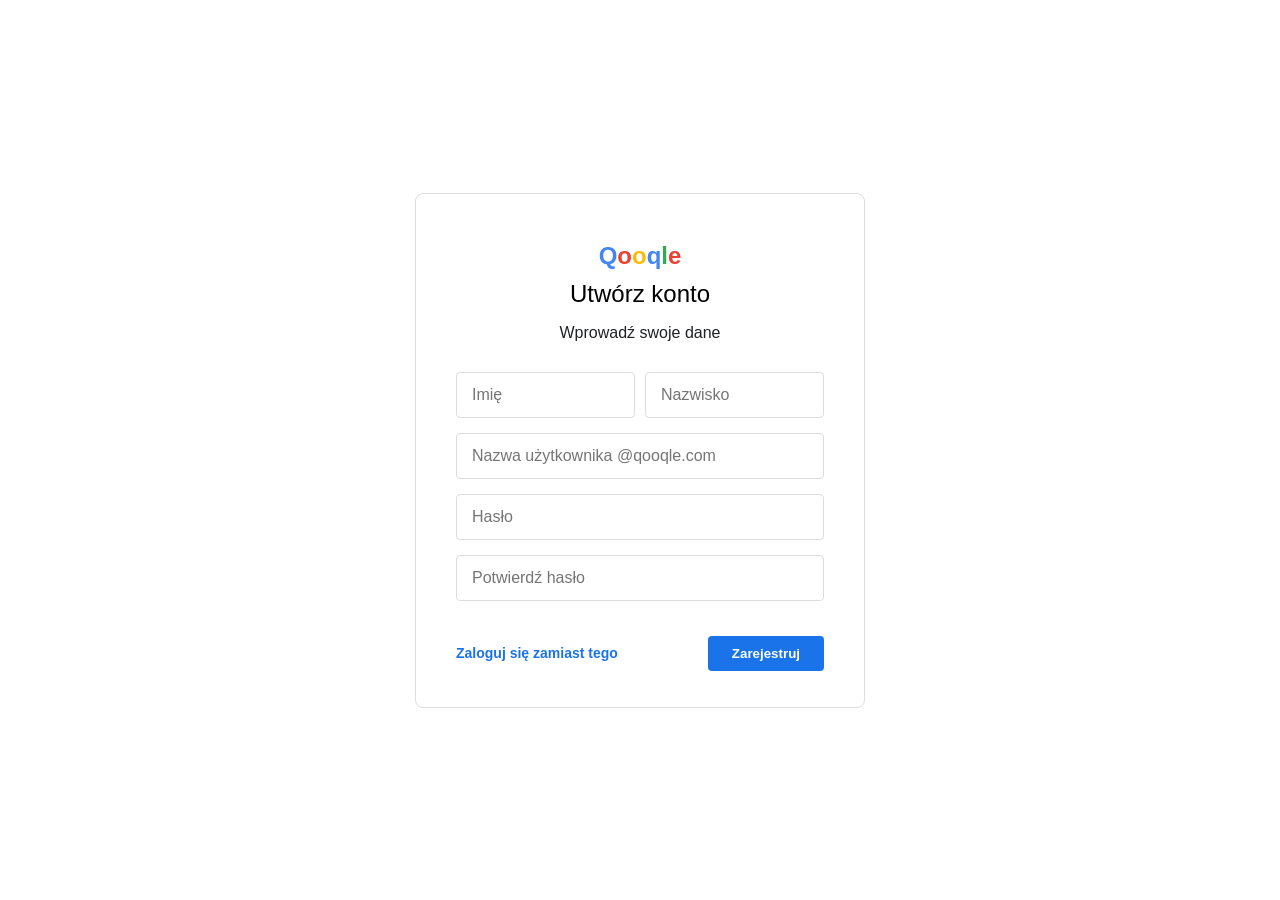
==== register.html @ 4592f830 "Create register.html" ====
<!DOCTYPE html>
<html lang="pl">
<head>
    <meta charset="UTF-8">
    <meta name="viewport" content="width=device-width, initial-scale=1.0">
    <title>Utwórz konto Qooqle</title>
    <style>
        body { font-family: 'Arial', sans-serif; background-color: #fff; display: flex; justify-content: center; align-items: center; height: 100vh; margin: 0; }
        .container { border: 1px solid #dadce0; border-radius: 8px; padding: 48px 40px 36px; width: 100%; max-width: 450px; text-align: center; box-sizing: border-box; }
        .logo { font-size: 24px; font-weight: bold; margin-bottom: 10px; }
        .blue { color: #4285F4; } .red { color: #EA4335; } .yellow { color: #FBBC05; } .green { color: #34A853; }
        h2 { font-weight: 400; margin: 10px 0; font-size: 24px; }
        p { margin-bottom: 30px; color: #202124; }
        .name-group { display: flex; gap: 10px; }
        input { width: 100%; padding: 13px 15px; margin-bottom: 15px; border: 1px solid #dadce0; border-radius: 4px; box-sizing: border-box; font-size: 16px; }
        input:focus { outline: none; border: 2px solid #1a73e8; padding: 12px 14px; }
        .buttons { display: flex; justify-content: space-between; align-items: center; margin-top: 20px; }
        .btn-link { color: #1a73e8; text-decoration: none; font-weight: bold; font-size: 14px; }
        .btn-main { background: #1a73e8; color: white; border: none; padding: 10px 24px; border-radius: 4px; font-weight: bold; cursor: pointer; }
    </style>
</head>
<body>
    <div class="container">
        <div class="logo">
            <span class="blue">Q</span><span class="red">o</span><span class="yellow">o</span><span class="blue">q</span><span class="green">l</span><span class="red">e</span>
        </div>
        <h2>Utwórz konto</h2>
        <p>Wprowadź swoje dane</p>
        <form onsubmit="alert('Konto utworzone!'); window.location.href='index.html'; return false;">
            <div class="name-group">
                <input type="text" placeholder="Imię" required>
                <input type="text" placeholder="Nazwisko" required>
            </div>
            <input type="email" placeholder="Nazwa użytkownika @qooqle.com" required>
            <input type="password" placeholder="Hasło" required>
            <input type="password" placeholder="Potwierdź hasło" required>
            <div class="buttons">
                <a href="index.html" class="btn-link">Zaloguj się zamiast tego</a>
                <button type="submit" class="btn-main">Zarejestruj</button>
            </div>
        </form>
    </div>
</body>
</html>
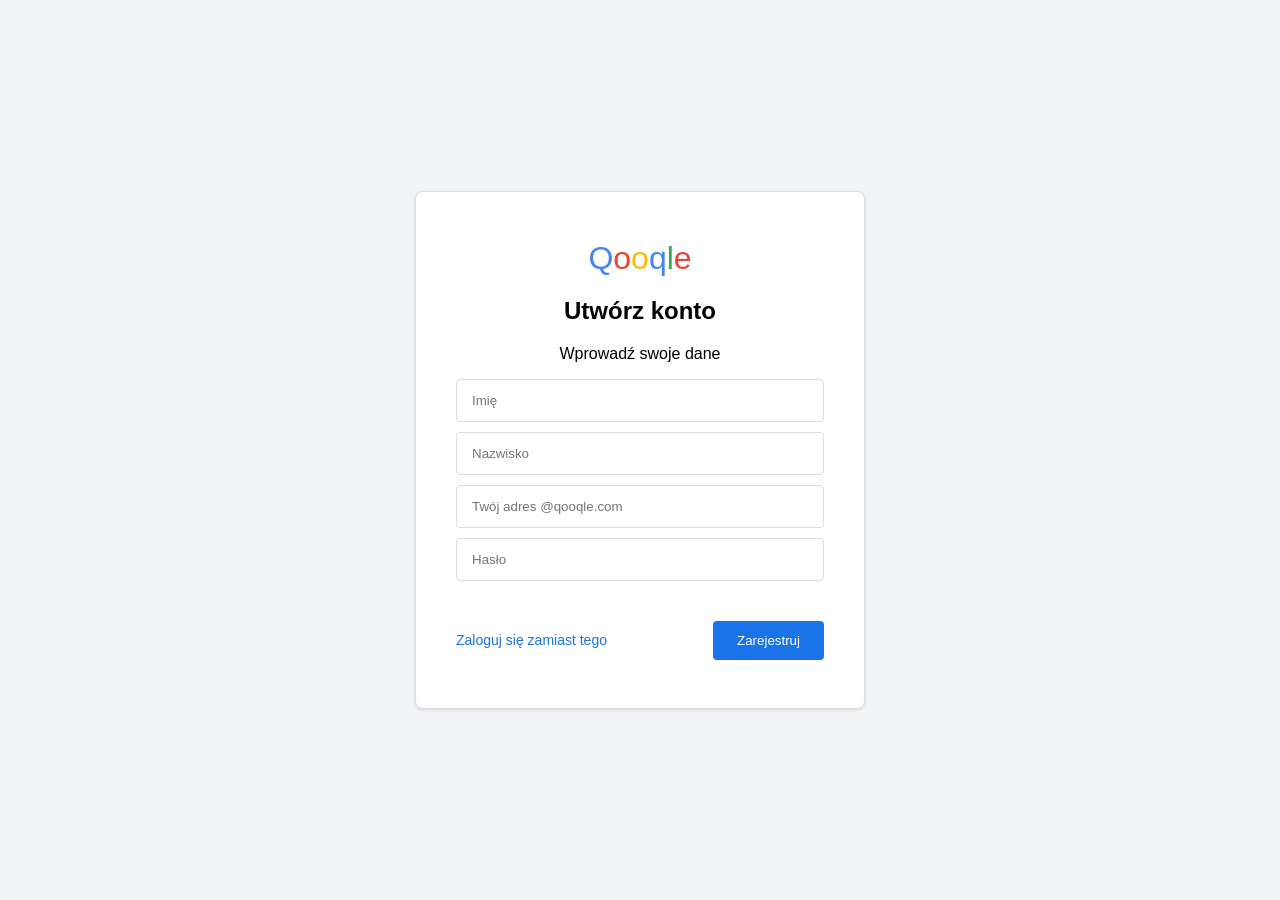
==== commit f5aa1d21: "Update register.html" ====
--- a/register.html
+++ b/register.html
@@ -2,38 +2,30 @@
 <html lang="pl">
 <head>
     <meta charset="UTF-8">
-    <meta name="viewport" content="width=device-width, initial-scale=1.0">
     <title>Utwórz konto Qooqle</title>
     <style>
-        body { font-family: 'Arial', sans-serif; background-color: #fff; display: flex; justify-content: center; align-items: center; height: 100vh; margin: 0; }
-        .container { border: 1px solid #dadce0; border-radius: 8px; padding: 48px 40px 36px; width: 100%; max-width: 450px; text-align: center; box-sizing: border-box; }
-        .logo { font-size: 24px; font-weight: bold; margin-bottom: 10px; }
+        * { box-sizing: border-box; font-family: 'Arial', sans-serif; }
+        body { background-color: #f1f3f4; display: flex; justify-content: center; align-items: center; min-height: 100vh; margin: 0; }
+        .container { background: #fff; border: 1px solid #dadce0; border-radius: 8px; padding: 48px 40px; width: 450px; min-height: 500px; box-shadow: 0 1px 3px rgba(0,0,0,0.12); text-align: center; }
+        .logo { font-size: 32px; font-weight: 500; margin-bottom: 10px; }
         .blue { color: #4285F4; } .red { color: #EA4335; } .yellow { color: #FBBC05; } .green { color: #34A853; }
-        h2 { font-weight: 400; margin: 10px 0; font-size: 24px; }
-        p { margin-bottom: 30px; color: #202124; }
-        .name-group { display: flex; gap: 10px; }
-        input { width: 100%; padding: 13px 15px; margin-bottom: 15px; border: 1px solid #dadce0; border-radius: 4px; box-sizing: border-box; font-size: 16px; }
-        input:focus { outline: none; border: 2px solid #1a73e8; padding: 12px 14px; }
-        .buttons { display: flex; justify-content: space-between; align-items: center; margin-top: 20px; }
-        .btn-link { color: #1a73e8; text-decoration: none; font-weight: bold; font-size: 14px; }
-        .btn-main { background: #1a73e8; color: white; border: none; padding: 10px 24px; border-radius: 4px; font-weight: bold; cursor: pointer; }
+        input { width: 100%; padding: 13px 15px; margin-bottom: 10px; border: 1px solid #dadce0; border-radius: 4px; }
+        .buttons { display: flex; justify-content: space-between; align-items: center; margin-top: 30px; }
+        .btn-link { color: #1a73e8; text-decoration: none; font-weight: 500; font-size: 14px; cursor: pointer; }
+        .btn-main { background: #1a73e8; color: white; border: none; padding: 12px 24px; border-radius: 4px; font-weight: 500; cursor: pointer; }
     </style>
 </head>
 <body>
     <div class="container">
-        <div class="logo">
-            <span class="blue">Q</span><span class="red">o</span><span class="yellow">o</span><span class="blue">q</span><span class="green">l</span><span class="red">e</span>
-        </div>
+        <div class="logo"><span class="blue">Q</span><span class="red">o</span><span class="yellow">o</span><span class="blue">q</span><span class="green">l</span><span class="red">e</span></div>
         <h2>Utwórz konto</h2>
         <p>Wprowadź swoje dane</p>
+        
         <form onsubmit="alert('Konto utworzone!'); window.location.href='index.html'; return false;">
-            <div class="name-group">
-                <input type="text" placeholder="Imię" required>
-                <input type="text" placeholder="Nazwisko" required>
-            </div>
-            <input type="email" placeholder="Nazwa użytkownika @qooqle.com" required>
+            <input type="text" placeholder="Imię" required>
+            <input type="text" placeholder="Nazwisko" required>
+            <input type="email" placeholder="Twój adres @qooqle.com" required>
             <input type="password" placeholder="Hasło" required>
-            <input type="password" placeholder="Potwierdź hasło" required>
             <div class="buttons">
                 <a href="index.html" class="btn-link">Zaloguj się zamiast tego</a>
                 <button type="submit" class="btn-main">Zarejestruj</button>
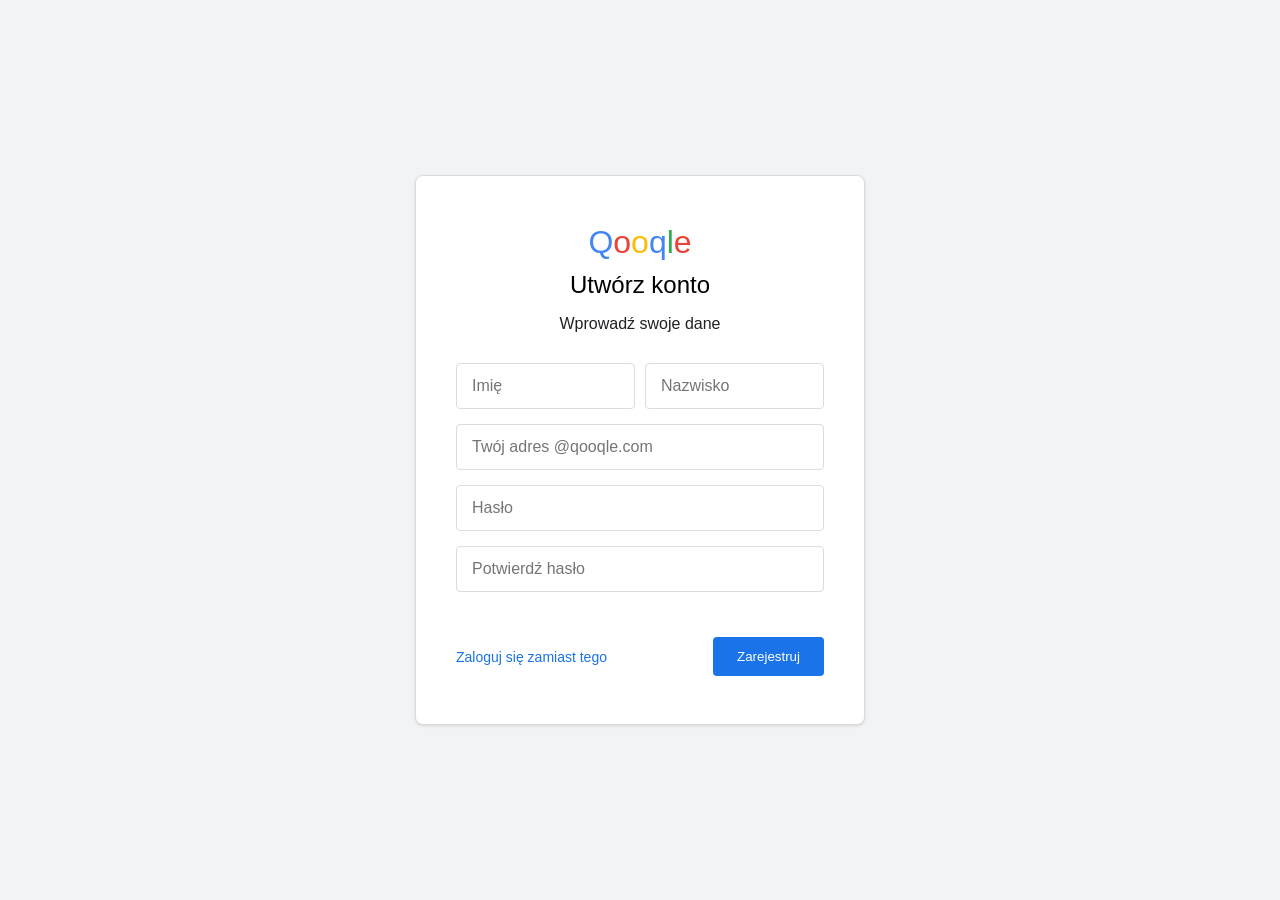
==== commit f0ff96e4: "Update register.html" ====
--- a/register.html
+++ b/register.html
@@ -6,10 +6,14 @@
     <style>
         * { box-sizing: border-box; font-family: 'Arial', sans-serif; }
         body { background-color: #f1f3f4; display: flex; justify-content: center; align-items: center; min-height: 100vh; margin: 0; }
-        .container { background: #fff; border: 1px solid #dadce0; border-radius: 8px; padding: 48px 40px; width: 450px; min-height: 500px; box-shadow: 0 1px 3px rgba(0,0,0,0.12); text-align: center; }
-        .logo { font-size: 32px; font-weight: 500; margin-bottom: 10px; }
+        .container { background: #fff; border: 1px solid #dadce0; border-radius: 8px; padding: 48px 40px; width: 450px; min-height: 550px; box-shadow: 0 1px 3px rgba(0,0,0,0.12); text-align: center; }
+        .logo { font-size: 32px; font-weight: 500; margin-bottom: 10px; cursor: pointer; }
         .blue { color: #4285F4; } .red { color: #EA4335; } .yellow { color: #FBBC05; } .green { color: #34A853; }
-        input { width: 100%; padding: 13px 15px; margin-bottom: 10px; border: 1px solid #dadce0; border-radius: 4px; }
+        h2 { font-weight: 400; font-size: 24px; margin: 10px 0; }
+        p { color: #202124; margin-bottom: 30px; }
+        .name-group { display: flex; gap: 10px; }
+        input { width: 100%; padding: 13px 15px; margin-bottom: 15px; border: 1px solid #dadce0; border-radius: 4px; font-size: 16px; }
+        input:focus { outline: none; border: 2px solid #1a73e8; }
         .buttons { display: flex; justify-content: space-between; align-items: center; margin-top: 30px; }
         .btn-link { color: #1a73e8; text-decoration: none; font-weight: 500; font-size: 14px; cursor: pointer; }
         .btn-main { background: #1a73e8; color: white; border: none; padding: 12px 24px; border-radius: 4px; font-weight: 500; cursor: pointer; }
@@ -17,20 +21,50 @@
 </head>
 <body>
     <div class="container">
-        <div class="logo"><span class="blue">Q</span><span class="red">o</span><span class="yellow">o</span><span class="blue">q</span><span class="green">l</span><span class="red">e</span></div>
+        <div class="logo" onclick="window.location.href='index.html'"><span class="blue">Q</span><span class="red">o</span><span class="yellow">o</span><span class="blue">q</span><span class="green">l</span><span class="red">e</span></div>
         <h2>Utwórz konto</h2>
         <p>Wprowadź swoje dane</p>
         
-        <form onsubmit="alert('Konto utworzone!'); window.location.href='index.html'; return false;">
-            <input type="text" placeholder="Imię" required>
-            <input type="text" placeholder="Nazwisko" required>
-            <input type="email" placeholder="Twój adres @qooqle.com" required>
-            <input type="password" placeholder="Hasło" required>
+        <form id="regForm">
+            <div class="name-group">
+                <input type="text" id="fname" placeholder="Imię" required>
+                <input type="text" id="lname" placeholder="Nazwisko" required>
+            </div>
+            <input type="email" id="regEmail" placeholder="Twój adres @qooqle.com" required>
+            <input type="password" id="pass1" placeholder="Hasło" required>
+            <input type="password" id="pass2" placeholder="Potwierdź hasło" required>
+            
             <div class="buttons">
                 <a href="index.html" class="btn-link">Zaloguj się zamiast tego</a>
-                <button type="submit" class="btn-main">Zarejestruj</button>
+                <button type="button" class="btn-main" onclick="validateRegister()">Zarejestruj</button>
             </div>
         </form>
     </div>
+
+    <script>
+        function validateRegister() {
+            const email = document.getElementById('regEmail').value;
+            const p1 = document.getElementById('pass1').value;
+            const p2 = document.getElementById('pass2').value;
+
+            if (!email.includes('@')) {
+                alert("Wpisz poprawny adres e-mail!");
+                return;
+            }
+
+            if (p1.length < 4) {
+                alert("Hasło musi mieć co najmniej 4 znaki!");
+                return;
+            }
+
+            if (p1 !== p2) {
+                alert("Hasła nie są takie same!");
+                return;
+            }
+
+            alert("Konto zostało pomyślnie utworzone w Qooqle!");
+            window.location.href = 'index.html'; // Powrót do logowania
+        }
+    </script>
 </body>
 </html>
